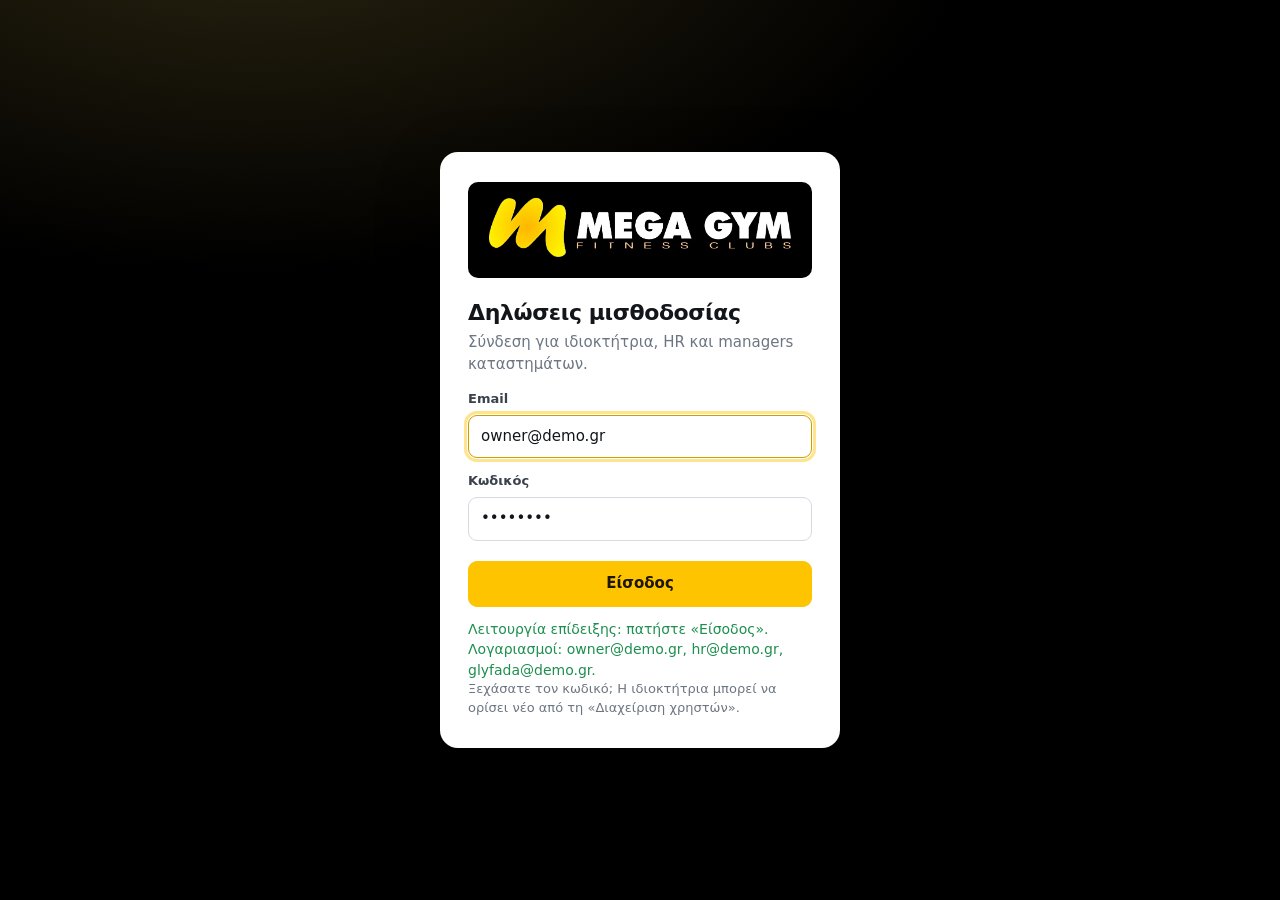
==== web/index.html @ 227fddeb "MEGA GYM Δηλώσεις μισθοδοσίας 2.0: Supabase, PWA, tablet, Βοηθός AI, αυτόματο deploy Co-Authored-By:" ====
<!doctype html>
<html lang="el">
<head>
<meta charset="utf-8">
<meta name="viewport" content="width=device-width,initial-scale=1,viewport-fit=cover">
<title>MEGA GYM · Δηλώσεις μισθοδοσίας</title>
<meta name="description" content="Εσωτερική εφαρμογή MEGA GYM για τις μηνιαίες δηλώσεις μισθοδοσίας εργαζομένων.">
<meta name="theme-color" content="#0b0d10">
<meta name="apple-mobile-web-app-capable" content="yes">
<meta name="mobile-web-app-capable" content="yes">
<meta name="apple-mobile-web-app-status-bar-style" content="black">
<meta name="apple-mobile-web-app-title" content="MEGA Μισθοδοσία">
<link rel="manifest" href="manifest.webmanifest">
<link rel="icon" href="icons/favicon-64.png">
<link rel="apple-touch-icon" href="icons/apple-touch-icon.png">
<link rel="stylesheet" href="styles.css">
</head>
<body>
<div id="boot" class="boot"><img src="mega-gym-logo.png" alt="MEGA GYM"><div class="spinner"></div></div>

<!-- Σύνδεση -->
<section id="login" class="login" hidden>
  <form id="login-form" class="login-card" autocomplete="on">
    <img class="login-logo" src="mega-gym-logo.png" alt="MEGA GYM Fitness Clubs">
    <h1>Δηλώσεις μισθοδοσίας</h1>
    <p class="muted">Σύνδεση για ιδιοκτήτρια, HR και managers καταστημάτων.</p>
    <label for="login-email">Email</label>
    <input id="login-email" type="email" autocomplete="username" required>
    <label for="login-password">Κωδικός</label>
    <input id="login-password" type="password" autocomplete="current-password" required minlength="6">
    <button class="btn primary block" type="submit">Είσοδος</button>
    <p id="login-msg" class="form-msg" role="status"></p>
    <p class="muted small">Ξεχάσατε τον κωδικό; Η ιδιοκτήτρια μπορεί να ορίσει νέο από τη «Διαχείριση χρηστών».</p>
  </form>
</section>

<!-- Εφαρμογή -->
<div id="app" class="app" hidden>
  <aside id="sidebar" class="sidebar">
    <div class="side-head">
      <img class="side-logo" src="mega-gym-logo.png" alt="MEGA GYM Fitness Clubs">
      <button class="icon-btn only-mobile" id="close-menu" aria-label="Κλείσιμο μενού">✕</button>
    </div>
    <nav id="nav" class="nav"></nav>
    <div class="side-foot">
      <div id="me-box" class="me-box"></div>
    </div>
  </aside>
  <div id="scrim" class="scrim"></div>
  <div class="main-wrap">
    <header class="topbar">
      <button class="icon-btn only-mobile" id="open-menu" aria-label="Μενού">☰</button>
      <div class="top-title"><strong id="page-title">Επισκόπηση</strong><span id="page-sub" class="muted"></span></div>
      <div class="top-actions">
        <label class="month-pick" title="Μήνας μισθοδοσίας">
          <span class="muted small">Μήνας</span>
          <input type="month" id="global-month">
        </label>
      </div>
    </header>
    <div id="demo-bar" class="demo-bar" hidden></div>
    <main id="view" class="view" tabindex="-1"></main>
  </div>
</div>

<!-- Οθόνη tablet καταστήματος -->
<section id="kiosk" class="kiosk" hidden></section>

<!-- Παράθυρα -->
<dialog id="dlg" class="dlg"><div id="dlg-body"></div></dialog>
<div id="toast" class="toast" role="status" aria-live="polite"></div>

<script src="config.js"></script>
<script type="module" src="js/app.js"></script>
</body>
</html>
---- web/styles.css ----
:root{
  --ink:#12161b; --ink-2:#3a424c; --muted:#6c7682; --line:#e3e6ea; --line-2:#eef0f2;
  --bg:#f3f4f6; --card:#ffffff; --side:#0b0d10; --side-2:#1a1e24; --side-ink:#c9ced5;
  --accent:#ffc400; --accent-2:#ffd84d; --accent-ink:#1d1600; --accent-soft:#fff6d6;
  --ok:#1d8f4e; --ok-soft:#e5f5ec; --warn:#b86e00; --warn-soft:#fff1db; --bad:#c63b2b; --bad-soft:#fdeceb;
  --info:#2563c9; --info-soft:#e8f0fd;
  --radius:12px; --shadow:0 1px 2px rgba(16,24,40,.05),0 1px 3px rgba(16,24,40,.06);
  font-family:"Inter","Segoe UI",system-ui,-apple-system,Roboto,"Helvetica Neue",Arial,sans-serif;
  color:var(--ink); background:var(--bg); font-size:15px; line-height:1.45;
  -webkit-font-smoothing:antialiased;
}
*{box-sizing:border-box}
html,body{margin:0;min-height:100%}
body{background:var(--bg)}
[hidden]{display:none!important}
h1,h2,h3,h4,p{margin:0}
h1{font-size:26px;letter-spacing:-.4px;line-height:1.2}
h2{font-size:19px;letter-spacing:-.2px}
h3{font-size:16px}
a{color:inherit}
.muted{color:var(--muted)}
.small{font-size:13px}
.num{font-variant-numeric:tabular-nums;white-space:nowrap}
button{font:inherit;color:inherit}
input,select,textarea{font:inherit;color:var(--ink);background:#fff;border:1px solid #d5dae0;border-radius:9px;padding:10px 12px;width:100%;min-height:42px}
textarea{min-height:90px;resize:vertical}
input:focus,select:focus,textarea:focus,button:focus-visible{outline:3px solid rgba(255,196,0,.45);outline-offset:1px;border-color:#c9a000}
label{display:block;font-size:13px;font-weight:650;margin:14px 0 6px;color:var(--ink-2)}

/* Κουμπιά */
.btn{display:inline-flex;align-items:center;justify-content:center;gap:8px;border:1px solid #d5dae0;background:#fff;border-radius:9px;padding:9px 14px;min-height:40px;font-weight:650;cursor:pointer;white-space:nowrap;text-decoration:none}
.btn:hover{background:#f7f8f9}
.btn.primary{background:var(--accent);border-color:var(--accent);color:var(--accent-ink)}
.btn.primary:hover{background:var(--accent-2)}
.btn.dark{background:var(--ink);border-color:var(--ink);color:#fff}
.btn.danger{color:var(--bad);border-color:#efc4bf}
.btn.danger:hover{background:var(--bad-soft)}
.btn.ghost{border-color:transparent;background:transparent}
.btn.sm{min-height:32px;padding:5px 10px;font-size:13px;border-radius:8px}
.btn.block{width:100%;margin-top:20px;min-height:46px}
.btn:disabled{opacity:.55;cursor:not-allowed}
.icon-btn{border:0;background:transparent;font-size:20px;width:40px;height:40px;border-radius:9px;cursor:pointer;color:inherit}
.icon-btn:hover{background:rgba(127,127,127,.12)}

/* Εκκίνηση */
.boot{position:fixed;inset:0;display:grid;place-items:center;align-content:center;gap:24px;background:#000}
.boot img{width:260px;max-width:70vw}
.spinner{width:28px;height:28px;border:3px solid rgba(255,196,0,.25);border-top-color:var(--accent);border-radius:50%;animation:spin .8s linear infinite;margin:auto}
@keyframes spin{to{transform:rotate(360deg)}}

/* Σύνδεση */
.login{min-height:100vh;display:grid;place-items:center;padding:24px;background:radial-gradient(1200px 600px at 20% -10%,#2a2410 0,#000 60%)}
.login-card{width:100%;max-width:400px;background:#fff;border-radius:18px;padding:30px 28px;box-shadow:0 20px 60px rgba(0,0,0,.4)}
.login-logo{display:block;width:100%;background:#000;border-radius:10px;padding:14px 18px;margin-bottom:22px}
.login-card h1{font-size:22px;margin-bottom:6px}
.form-msg{min-height:20px;margin-top:12px;font-size:14px;color:var(--bad)}
.form-msg.ok{color:var(--ok)}

/* Διάταξη */
.app{display:flex;min-height:100vh}
.sidebar{position:fixed;inset:0 auto 0 0;width:252px;background:var(--side);color:var(--side-ink);display:flex;flex-direction:column;z-index:30}
.side-head{display:flex;align-items:center;justify-content:space-between;padding:22px 18px 10px}
.side-logo{width:178px;height:auto}
.nav{flex:1;overflow:auto;padding:8px 12px 12px}
.nav-group{font-size:11px;letter-spacing:1px;text-transform:uppercase;color:#77808b;margin:18px 10px 6px;font-weight:700}
.nav a{display:flex;align-items:center;gap:11px;padding:10px 12px;border-radius:9px;text-decoration:none;color:var(--side-ink);font-size:14.5px;font-weight:550}
.nav a:hover{background:var(--side-2);color:#fff}
.nav a.active{background:var(--side-2);color:#fff;box-shadow:inset 3px 0 0 var(--accent)}
.nav .ico{width:20px;text-align:center;opacity:.9}
.nav .count{margin-left:auto;background:var(--accent);color:var(--accent-ink);font-size:11.5px;font-weight:800;border-radius:20px;padding:1px 8px}
.side-foot{border-top:1px solid #1f242b;padding:14px 16px}
.me-box{font-size:13px}
.me-box strong{display:block;color:#fff;font-size:14px}
.me-box .role-chip{display:inline-block;margin-top:6px;background:#22272e;color:var(--accent);font-weight:700;font-size:11.5px;border-radius:20px;padding:3px 9px}
.main-wrap{flex:1;margin-left:252px;min-width:0;display:flex;flex-direction:column}
.topbar{position:sticky;top:0;z-index:20;display:flex;align-items:center;gap:12px;padding:12px 28px;background:rgba(243,244,246,.92);backdrop-filter:blur(8px);border-bottom:1px solid var(--line)}
.top-title{display:flex;flex-direction:column;min-width:0}
.top-title strong{font-size:16px}
.top-title span{font-size:12.5px}
.top-actions{margin-left:auto;display:flex;align-items:center;gap:10px}
.month-pick{display:flex;align-items:center;gap:8px;margin:0;font-weight:500}
.month-pick input{width:auto;min-height:38px;padding:6px 10px;background:#fff}
.view{padding:26px 28px 60px;max-width:1500px;width:100%;outline:none}
.scrim{display:none}
.only-mobile{display:none}
.demo-bar{background:#1d1600;color:#ffe7a1;padding:9px 28px;font-size:13.5px;display:flex;gap:12px;align-items:center;flex-wrap:wrap}
.demo-bar select{width:auto;min-height:32px;padding:4px 8px;background:#2c2306;color:#fff;border-color:#5a4a12}

/* Κάρτες */
.page-head{display:flex;align-items:flex-end;justify-content:space-between;gap:16px;margin-bottom:20px;flex-wrap:wrap}
.page-head p{margin-top:6px}
.eyebrow{font-size:11.5px;letter-spacing:1.2px;font-weight:800;color:#a07800;text-transform:uppercase;margin-bottom:6px}
.card{background:var(--card);border:1px solid var(--line);border-radius:var(--radius);box-shadow:var(--shadow);padding:20px}
.card + .card{margin-top:16px}
.grid > .card + .card{margin-top:0}
.card-head{display:flex;align-items:center;justify-content:space-between;gap:12px;margin-bottom:14px;flex-wrap:wrap}
.grid{display:grid;gap:16px}
.g2{grid-template-columns:repeat(2,minmax(0,1fr))}
.g3{grid-template-columns:repeat(3,minmax(0,1fr))}
.g4{grid-template-columns:repeat(4,minmax(0,1fr))}
.kpi{padding:18px 20px}
.kpi .label{font-size:12.5px;color:var(--muted);font-weight:650}
.kpi .value{font-size:30px;font-weight:800;letter-spacing:-.8px;margin:6px 0 2px}
.kpi .hint{font-size:12.5px;color:var(--muted)}
.kpi.ok .value{color:var(--ok)} .kpi.warn .value{color:var(--warn)} .kpi.bad .value{color:var(--bad)}
.row-actions{display:flex;gap:8px;flex-wrap:wrap;align-items:center}
.toolbar{display:flex;gap:10px;flex-wrap:wrap;align-items:center;margin-bottom:14px}
.toolbar input[type=search]{max-width:280px}
.toolbar select{width:auto;min-width:160px}
.spacer{flex:1}

/* Φίλτρα-τσιπ */
.chips{display:flex;gap:6px;flex-wrap:wrap}
.chip{border:1px solid #d5dae0;background:#fff;border-radius:30px;padding:6px 12px;font-size:13px;font-weight:650;cursor:pointer}
.chip.on{background:var(--ink);border-color:var(--ink);color:#fff}
.chip .n{opacity:.7;margin-left:4px}

/* Καταστάσεις */
.badge{display:inline-flex;align-items:center;gap:6px;font-size:12.5px;font-weight:700;border-radius:20px;padding:3px 10px;white-space:nowrap}
.badge::before{content:"";width:7px;height:7px;border-radius:50%;background:currentColor}
.b-signed{background:var(--ok-soft);color:var(--ok)}
.b-pending{background:var(--warn-soft);color:var(--warn)}
.b-missing{background:#eef0f3;color:#59626d}
.b-voided{background:var(--bad-soft);color:var(--bad)}
.b-role{background:var(--accent-soft);color:#7a5c00}
.b-role::before{display:none}

/* Πίνακες */
.table-wrap{overflow:auto;border:1px solid var(--line);border-radius:10px}
table{width:100%;border-collapse:collapse;font-size:14px}
th{text-align:left;font-size:12px;letter-spacing:.3px;text-transform:uppercase;color:var(--muted);font-weight:700;background:#fafbfc;padding:10px 12px;border-bottom:1px solid var(--line);white-space:nowrap}
td{padding:10px 12px;border-bottom:1px solid var(--line-2);vertical-align:middle}
tr:last-child td{border-bottom:0}
tbody tr:hover{background:#fcfcfd}
td.r,th.r{text-align:right}
td.acts .row-actions{flex-wrap:nowrap}
td .sub{display:block;font-size:12.5px;color:var(--muted)}
td input{min-height:36px;padding:6px 9px}
.amount-in{max-width:130px;text-align:right}
.empty{text-align:center;padding:44px 16px;color:var(--muted)}
.empty .big{font-size:30px;margin-bottom:8px}

/* Πρόοδος ανά κατάστημα */
.store-row{display:grid;grid-template-columns:190px 1fr 110px;gap:14px;align-items:center;padding:10px 0;border-bottom:1px solid var(--line-2)}
.store-row:last-child{border-bottom:0}
.store-row .name{font-weight:650;font-size:14px}
.bar{display:flex;height:12px;border-radius:8px;overflow:hidden;background:#eef0f3}
.bar span{display:block;height:100%}
.bar .s{background:var(--ok)} .bar .p{background:#f0b23a}
.legend{display:flex;gap:14px;font-size:12.5px;color:var(--muted);flex-wrap:wrap}
.legend i{display:inline-block;width:10px;height:10px;border-radius:3px;margin-right:5px;vertical-align:-1px}

.list-item{display:flex;align-items:center;gap:12px;padding:11px 0;border-bottom:1px solid var(--line-2)}
.list-item:last-child{border-bottom:0}
.list-item .grow{flex:1;min-width:0}
.avatar{width:36px;height:36px;border-radius:50%;background:var(--accent-soft);color:#7a5c00;display:grid;place-items:center;font-weight:800;font-size:13px;flex:none}

/* Παράθυρα */
.dlg{border:0;border-radius:16px;padding:0;width:min(760px,calc(100% - 24px));max-height:calc(100vh - 32px);box-shadow:0 30px 80px rgba(0,0,0,.35)}
.dlg::backdrop{background:rgba(10,12,16,.6)}
.dlg-inner{padding:24px 26px}
.dlg-head{display:flex;justify-content:space-between;align-items:flex-start;gap:12px;margin-bottom:6px}
.dlg-foot{display:flex;gap:10px;justify-content:flex-end;flex-wrap:wrap;margin-top:22px}
.statement{white-space:pre-wrap;line-height:1.75;font-size:15px;background:#fafbfc;border:1px solid var(--line);border-radius:10px;padding:16px 18px;margin-top:14px}
.sig-wrap{position:relative;border:2px dashed #c5ccd4;border-radius:12px;background:#fff;touch-action:none}
.sig-wrap canvas{display:block;width:100%;height:190px;touch-action:none;cursor:crosshair}
.sig-wrap .sig-hint{position:absolute;left:0;right:0;bottom:12px;text-align:center;color:#aab2bb;font-size:13px;pointer-events:none}
.sig-wrap .sig-line{position:absolute;left:24px;right:24px;bottom:38px;border-bottom:1px solid #dde2e7;pointer-events:none}
.sig-img{max-width:300px;width:100%;border:1px solid var(--line);border-radius:10px;background:#fff}
.kv{display:grid;grid-template-columns:150px 1fr;gap:6px 14px;font-size:14px;margin-top:12px}
.kv dt{color:var(--muted)} .kv dd{margin:0;font-weight:600}
.note{background:var(--info-soft);color:#1d4d9e;border-radius:10px;padding:12px 14px;font-size:13.5px;line-height:1.55}
.note.warn{background:var(--warn-soft);color:#7a4a00}
.note.bad{background:var(--bad-soft);color:#8a2a1f}
.result-list{margin:10px 0 0;padding-left:18px;font-size:13.5px}

/* Toast */
.toast{position:fixed;left:50%;bottom:24px;transform:translate(-50%,30px);opacity:0;background:var(--ink);color:#fff;padding:12px 18px;border-radius:10px;font-size:14px;z-index:100;transition:.25s;pointer-events:none;max-width:calc(100% - 32px)}
.toast.show{opacity:1;transform:translate(-50%,0)}
.toast.err{background:var(--bad)}

/* Βοηθός AI */
.chat{display:flex;flex-direction:column;height:calc(100vh - 190px);min-height:460px;padding:0;overflow:hidden}
.chat-log{flex:1;overflow:auto;padding:20px;display:flex;flex-direction:column;gap:14px}
.msg{max-width:80%;padding:12px 15px;border-radius:14px;line-height:1.55;font-size:14.5px}
.msg.user{align-self:flex-end;background:var(--ink);color:#fff;border-bottom-right-radius:4px;white-space:pre-wrap}
.msg.bot{align-self:flex-start;background:#f4f5f7;border:1px solid var(--line);border-bottom-left-radius:4px}
.msg.bot ul{margin:6px 0;padding-left:20px}
.msg.bot p + p{margin-top:8px}
.msg.err{background:var(--bad-soft);color:#8a2a1f;border-color:#f3c9c4}
.chat-form{display:flex;gap:10px;padding:14px;border-top:1px solid var(--line);background:#fff}
.chat-form textarea{min-height:46px;max-height:140px;flex:1}
.suggest{display:flex;flex-wrap:wrap;gap:8px;padding:0 20px 14px}
.typing{display:inline-flex;gap:4px}
.typing i{width:7px;height:7px;border-radius:50%;background:#9aa3ad;animation:blink 1.2s infinite}
.typing i:nth-child(2){animation-delay:.2s}.typing i:nth-child(3){animation-delay:.4s}
@keyframes blink{0%,80%,100%{opacity:.25}40%{opacity:1}}

/* Tablet καταστήματος */
.kiosk{position:fixed;inset:0;z-index:60;background:#0b0d10;color:#fff;overflow:auto;display:flex;flex-direction:column}
.k-head{display:flex;align-items:center;gap:16px;padding:18px 28px;border-bottom:1px solid #1f242b;position:sticky;top:0;background:#0b0d10;z-index:2}
.k-head img{height:40px}
.k-head .k-title{display:flex;flex-direction:column}
.k-head .k-title span{color:#9aa3ad;font-size:14px}
.k-head .btn{margin-left:auto;background:#1a1e24;border-color:#2a3038;color:#c9ced5}
.k-body{flex:1;padding:28px;max-width:1100px;width:100%;margin:0 auto}
.k-body h1{font-size:34px;margin-bottom:6px}
.k-body .muted{color:#9aa3ad}
.k-search{font-size:20px;min-height:58px;margin:22px 0;background:#15191e;border-color:#2a3038;color:#fff;border-radius:14px;padding:12px 18px}
.k-grid{display:grid;grid-template-columns:repeat(auto-fill,minmax(230px,1fr));gap:14px}
.k-card{background:#15191e;border:1px solid #2a3038;border-radius:16px;padding:22px 20px;text-align:left;cursor:pointer;color:#fff;font-size:20px;font-weight:700;min-height:96px;display:flex;flex-direction:column;justify-content:center;gap:4px;transition:.15s}
.k-card span{font-size:13px;color:#9aa3ad;font-weight:500}
.k-card:hover,.k-card:focus-visible{border-color:var(--accent);background:#1c2026}
.k-sign{background:#fff;color:var(--ink);border-radius:18px;padding:26px 28px;max-width:860px;margin:0 auto}
.k-sign .statement{font-size:16.5px}
.k-sign input{font-size:18px;min-height:52px}
.k-sign .sig-wrap canvas{height:240px}
.k-actions{display:flex;gap:12px;margin-top:20px;flex-wrap:wrap}
.k-actions .btn{min-height:56px;font-size:17px;padding:12px 22px}
.k-actions .primary{flex:1}
.k-done{text-align:center;padding:80px 20px}
.k-done .tick{width:96px;height:96px;border-radius:50%;background:var(--ok);display:grid;place-items:center;font-size:52px;margin:0 auto 22px}

/* Κινητό */
@media (max-width:1100px){.g4{grid-template-columns:repeat(2,minmax(0,1fr))}.g3{grid-template-columns:repeat(2,minmax(0,1fr))}}
@media (max-width:860px){
  .only-mobile{display:inline-grid;place-items:center}
  .sidebar{transform:translateX(-100%);transition:transform .22s ease;width:280px;box-shadow:0 0 40px rgba(0,0,0,.4)}
  .app.menu-open .sidebar{transform:none}
  .app.menu-open .scrim{display:block;position:fixed;inset:0;background:rgba(0,0,0,.45);z-index:25}
  .main-wrap{margin-left:0}
  .topbar{padding:10px 14px;padding-top:max(10px,env(safe-area-inset-top))}
  .view{padding:18px 14px 70px}
  .demo-bar{padding:6px 14px;gap:8px}
  .demo-bar span{display:none}
  .demo-bar select{flex:1;min-width:0}
  td.acts .row-actions{flex-wrap:wrap;justify-content:flex-start!important}
  .month-pick .muted{display:none}
  .g2,.g3{grid-template-columns:1fr}
  .g4{grid-template-columns:repeat(2,minmax(0,1fr));gap:10px}
  .kpi{padding:14px}
  .kpi .value{font-size:24px}
  h1{font-size:22px}
  .store-row{grid-template-columns:1fr 84px;gap:6px 10px}
  .store-row .bar{grid-column:1/-1;grid-row:2}
  .toolbar input[type=search],.toolbar select{max-width:none;flex:1 1 150px;min-width:0}
  .msg{max-width:92%}
  .chat{height:calc(100vh - 150px)}
  .kv{grid-template-columns:1fr;gap:2px}
  .kv dd{margin-bottom:8px}
  .dlg-inner{padding:20px 16px}
  .k-head{padding:14px 16px}
  .k-body{padding:18px 14px}
  .k-sign{padding:18px 16px}
  .hide-sm{display:none}
  /* Πίνακες ως κάρτες */
  table.stack thead{display:none}
  table.stack, table.stack tbody, table.stack tr, table.stack td{display:block;width:100%}
  table.stack tr{padding:12px 14px;border-bottom:1px solid var(--line)}
  table.stack td{border:0;padding:3px 0}
  table.stack td[data-l]::before{content:attr(data-l) ": ";color:var(--muted);font-size:12.5px}
  table.stack td.r{text-align:left}
  table.stack td.acts{padding-top:8px}
}
@media print{.sidebar,.topbar,.demo-bar{display:none}.main-wrap{margin:0}}
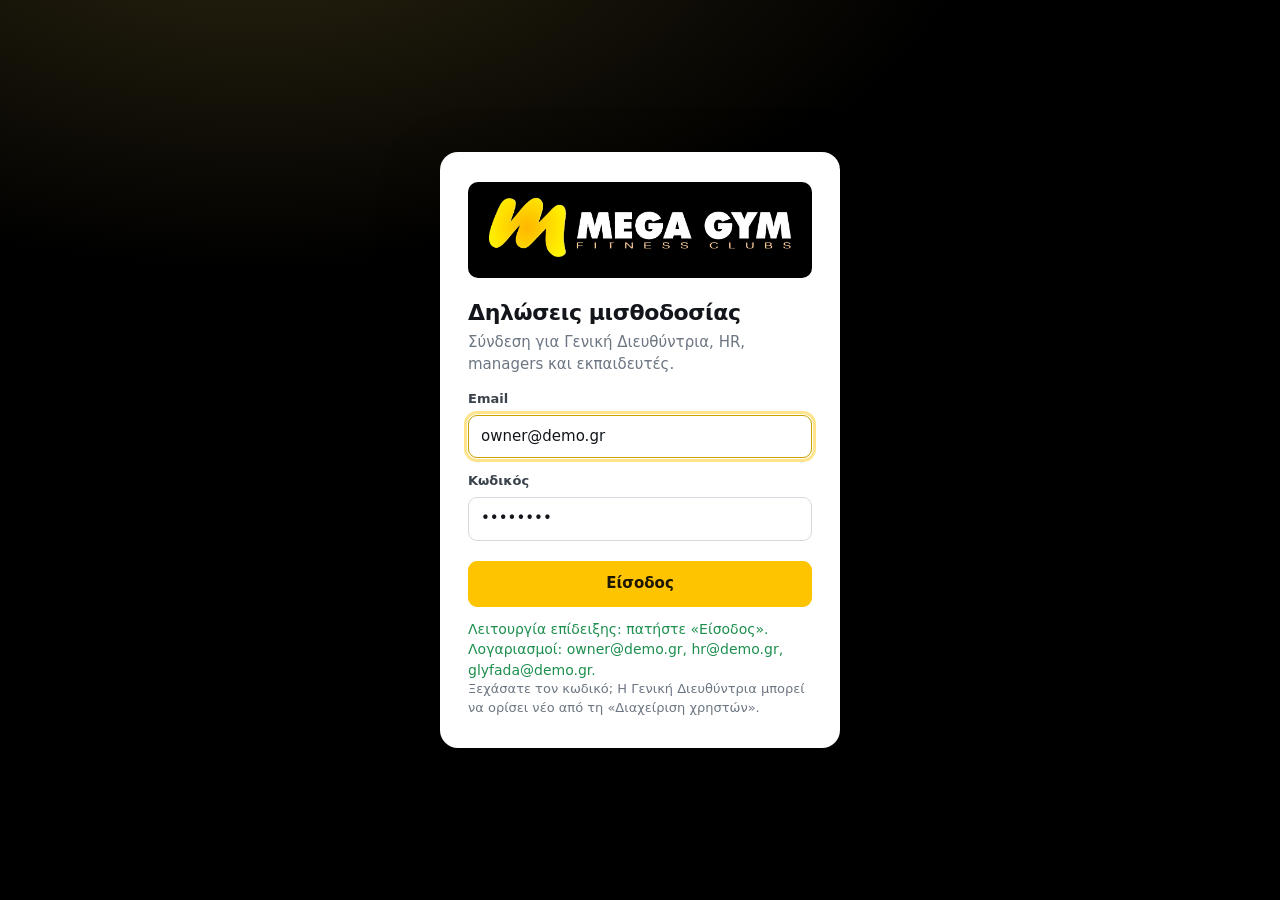
==== commit 002b6c5b: "Ενιαία καρτέλα εργαζομένου: αιτήματα & αναφορές, πρότυπα κειμένων, ημερήσια στατιστικά, αξιολογήσεις" ====
--- a/web/index.html
+++ b/web/index.html
@@ -23,14 +23,14 @@
   <form id="login-form" class="login-card" autocomplete="on">
     <img class="login-logo" src="mega-gym-logo.png" alt="MEGA GYM Fitness Clubs">
     <h1>Δηλώσεις μισθοδοσίας</h1>
-    <p class="muted">Σύνδεση για ιδιοκτήτρια, HR και managers καταστημάτων.</p>
+    <p class="muted">Σύνδεση για Γενική Διευθύντρια, HR, managers και εκπαιδευτές.</p>
     <label for="login-email">Email</label>
     <input id="login-email" type="email" autocomplete="username" required>
     <label for="login-password">Κωδικός</label>
     <input id="login-password" type="password" autocomplete="current-password" required minlength="6">
     <button class="btn primary block" type="submit">Είσοδος</button>
     <p id="login-msg" class="form-msg" role="status"></p>
-    <p class="muted small">Ξεχάσατε τον κωδικό; Η ιδιοκτήτρια μπορεί να ορίσει νέο από τη «Διαχείριση χρηστών».</p>
+    <p class="muted small">Ξεχάσατε τον κωδικό; Η Γενική Διευθύντρια μπορεί να ορίσει νέο από τη «Διαχείριση χρηστών».</p>
   </form>
 </section>
 
@@ -66,6 +66,9 @@
 <!-- Οθόνη tablet καταστήματος -->
 <section id="kiosk" class="kiosk" hidden></section>
 
+<!-- Απομονωμένη φόρμα εργαζομένου (χωρίς λογαριασμό) -->
+<section id="fill" class="kiosk fill" hidden></section>
+
 <!-- Παράθυρα -->
 <dialog id="dlg" class="dlg"><div id="dlg-body"></div></dialog>
 <div id="toast" class="toast" role="status" aria-live="polite"></div>
--- a/web/styles.css
+++ b/web/styles.css
@@ -263,3 +263,64 @@
   table.stack td.acts{padding-top:8px}
 }
 @media print{.sidebar,.topbar,.demo-bar{display:none}.main-wrap{margin:0}}
+
+/* ═══════ Επέκταση: καρτέλα εργαζομένου, αιτήματα, στατιστικά, αξιολογήσεις ═══════ */
+.b-info{background:var(--info-soft);color:var(--info)}
+.b-done{background:#e9ecef;color:#3a424c}
+.kpi.sel{outline:3px solid var(--accent);outline-offset:-1px}
+.grid.g2-1{grid-template-columns:minmax(0,2fr) minmax(0,1fr)}
+.tabs{display:flex;gap:4px;flex-wrap:wrap;border-bottom:1px solid var(--line);margin:4px 0 16px}
+.tabs a{padding:9px 14px;border-radius:9px 9px 0 0;text-decoration:none;font-weight:650;font-size:14px;color:var(--muted);border-bottom:3px solid transparent;margin-bottom:-1px}
+.tabs a.on{color:var(--ink);border-bottom-color:var(--accent)}
+.tabs a:hover{color:var(--ink)}
+tr.click{cursor:pointer} tr.click:hover td{background:#fafbfc}
+.stack-actions{display:flex;flex-direction:column;gap:8px;margin-top:12px}
+.stack-actions .btn{justify-content:flex-start}
+.decision{border:1px solid var(--line);border-radius:10px;padding:12px 14px;margin-top:12px}
+.decision.old{opacity:.65;background:#fafbfc}
+.decision .statement{margin-top:8px;font-size:14px}
+h4{font-size:14px}
+table.entry td{padding:6px 6px}
+table.entry input.cnt{width:64px;min-height:36px;padding:6px 8px;text-align:right;font-variant-numeric:tabular-nums}
+table.entry input.cnt.bad{border-color:var(--bad);background:var(--bad-soft)}
+table.entry tr.partial td{background:var(--warn-soft)}
+th.calc,td.calc{background:#f7f8fa;color:var(--ink-2)}
+table.daily td,table.daily th{padding:6px 7px;font-size:12.5px}
+.cell-missing{color:#c3c9d0}
+tr.total td{border-top:2px solid var(--line);background:#fafbfc}
+.warn-dot{color:var(--warn);cursor:help;font-size:16px}
+svg.chart{width:100%;height:auto;max-height:320px;margin-top:8px}
+svg.chart .grid-l{stroke:var(--line);stroke-width:1}
+svg.chart .ax{fill:var(--muted);font-size:11px}
+svg.chart .line{fill:none;stroke:var(--ink);stroke-width:2.2}
+svg.chart .pt{fill:var(--accent);stroke:var(--ink);stroke-width:1.2}
+.plist{max-height:240px;overflow:auto;border:1px solid var(--line);border-radius:10px;padding:8px 12px;margin-top:8px}
+label.check{display:flex;gap:8px;align-items:center;font-weight:500;margin:6px 0;font-size:14px;color:var(--ink)}
+label.check input{width:auto;min-height:0}
+table.edit td{padding:4px}
+table.edit input{min-height:32px;padding:4px 6px;font-size:13px;min-width:70px}
+table.edit input.wide{min-width:260px}
+table.edit tr.bad td{background:var(--bad-soft)}
+.err-txt{color:var(--bad);font-weight:600}
+/* Φόρμα εργαζομένου */
+.fill .k-sign{max-width:820px}
+.fill .k-sign label{font-size:15px}
+.deadline{background:var(--accent-soft);color:#5c4500;border-radius:10px;padding:10px 14px;margin-top:14px;font-size:14.5px}
+.deadline.sticky{position:sticky;top:78px;z-index:1}
+.fsec{margin:26px 0 4px;font-size:18px;border-bottom:2px solid var(--accent);padding-bottom:6px}
+.fq{border:1px solid var(--line);border-radius:12px;padding:14px 16px;margin-top:12px}
+.fq.missing{border-color:var(--bad);background:var(--bad-soft)}
+.fq-t{font-weight:650;font-size:16px;margin-bottom:8px}
+.fq .req{color:var(--bad)}
+.opt{display:flex;gap:10px;align-items:flex-start;font-weight:500;font-size:15.5px;margin:8px 0;color:var(--ink);cursor:pointer}
+.opt input{width:22px;height:22px;min-height:0;margin-top:1px;flex:none}
+.scale{display:flex;gap:8px;align-items:center;flex-wrap:wrap}
+.sc{margin:0;cursor:pointer}
+.sc input{position:absolute;opacity:0;width:0;height:0}
+.sc span{display:inline-grid;place-items:center;width:46px;height:46px;border:1px solid #d5dae0;border-radius:10px;font-weight:700;font-size:17px;color:var(--ink)}
+.sc input:checked + span{background:var(--accent);border-color:var(--accent)}
+.sc input:focus-visible + span{outline:3px solid rgba(255,196,0,.45)}
+@media (max-width:900px){.grid.g2-1{grid-template-columns:1fr}.deadline.sticky{top:70px}}
+table.entry th:first-child,table.entry td:first-child,table.daily th:first-child,table.daily td:first-child{position:sticky;left:0;z-index:1;background:#fff;box-shadow:1px 0 0 var(--line)}
+table.entry thead th:first-child,table.daily thead th:first-child{background:#fafbfc}
+table.entry td:first-child{min-width:170px}
